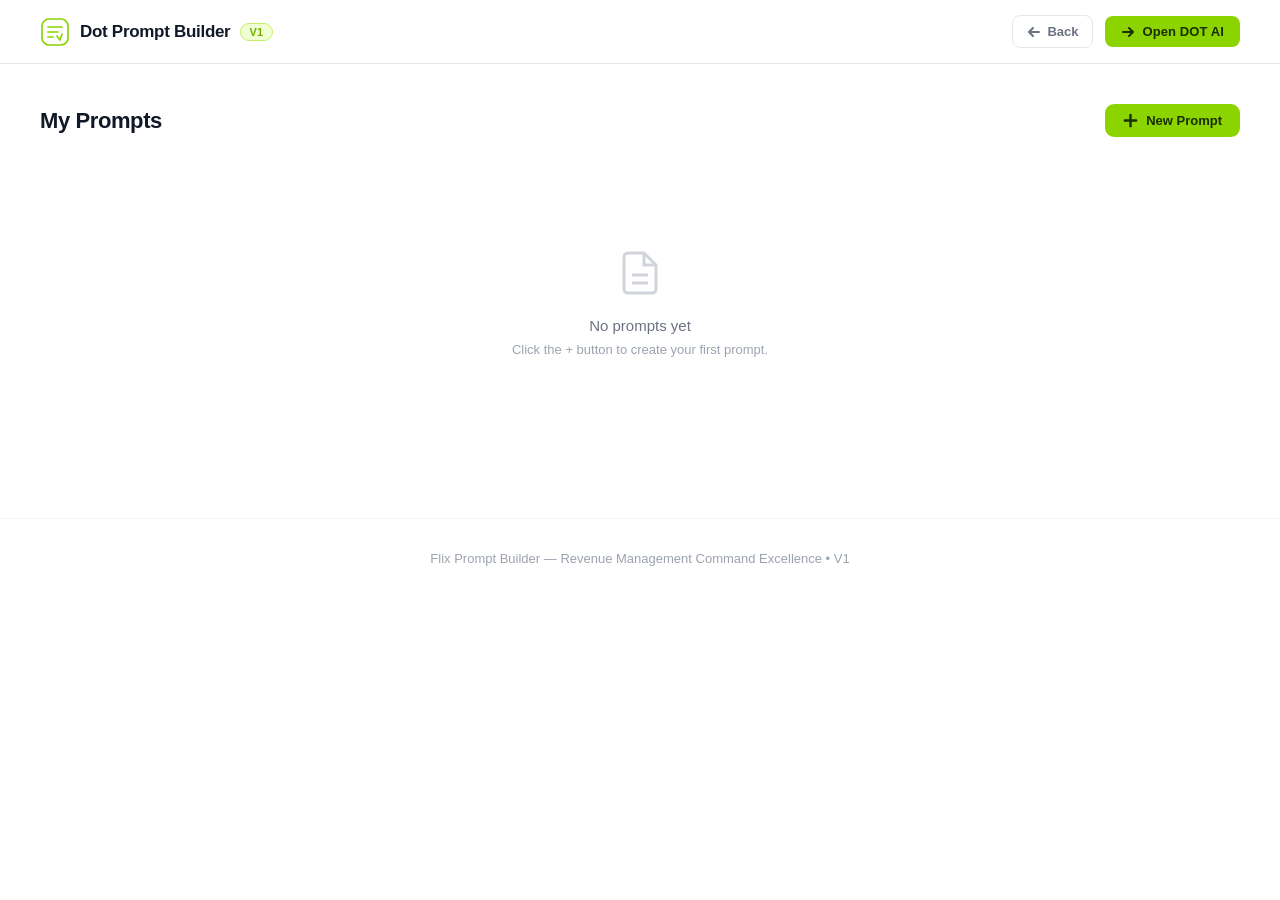
==== my-prompts.html @ 85e1c6c6 "Add My Prompts page, landing page, and three-page navigation - New landing page (index.html) with tw" ====
<!DOCTYPE html>
<html lang="en">
<head>
<meta charset="UTF-8">
<meta name="viewport" content="width=device-width, initial-scale=1.0">
<title>My Prompts — Dot Prompt Builder</title>
<link rel="icon" type="image/png" href="source/images.png">
<link rel="stylesheet" href="css/styles.css">
</head>
<body>

<!-- NAV -->
<nav>
  <div style="display:flex;align-items:center;gap:12px;">
    <a class="nav-brand" href="index.html">
      <svg class="nav-logo" viewBox="0 0 30 30" fill="none">
        <rect x="2" y="2" width="26" height="26" rx="7" stroke="#8BD400" stroke-width="1.7"/>
        <line x1="8" y1="10" x2="22" y2="10" stroke="#8BD400" stroke-width="1.7" stroke-linecap="round"/>
        <line x1="8" y1="15" x2="18" y2="15" stroke="#8BD400" stroke-width="1.7" stroke-linecap="round"/>
        <line x1="8" y1="20" x2="13" y2="20" stroke="#8BD400" stroke-width="1.7" stroke-linecap="round"/>
        <polyline points="17,19 20,23 22,17" stroke="#8BD400" stroke-width="1.7" stroke-linecap="round" stroke-linejoin="round" fill="none"/>
      </svg>
      <span class="nav-brand-text">Dot Prompt Builder</span>
      <span class="v1-badge">V1</span>
    </a>
  </div>
  <div class="nav-right">
    <a class="btn-back-nav" href="index.html">
      <svg viewBox="0 0 14 14" fill="none" stroke="currentColor" stroke-width="2" stroke-linecap="round" stroke-linejoin="round"><path d="M12 7H2M6 3L2 7l4 4"/></svg>
      Back
    </a>
    <a class="btn-dotai-nav" href="https://eu.getdot.ai" target="_blank" rel="noopener">
      <svg class="icon" viewBox="0 0 14 14"><path d="M2 7h10M8 3l4 4-4 4"/></svg>
      Open DOT AI
    </a>
  </div>
</nav>

<!-- MY PROMPTS CONTENT -->
<div id="my-prompts-app"></div>

<!-- CREATE MY PROMPT MODAL -->
<div class="create-prompt-overlay" id="create-prompt-overlay">
  <div class="create-prompt-modal" id="create-prompt-modal">
    <div class="modal-header">
      <div class="modal-header-top">
        <div class="modal-title">Create Prompt</div>
        <button class="modal-close" onclick="closeCreatePrompt()" aria-label="Close">&#x2715;</button>
      </div>
    </div>
    <div class="modal-body">
      <div class="field-group">
        <div class="field-label">Heading *</div>
        <input type="text" id="cp-heading" placeholder="e.g. My Q3 Pricing Analysis">
        <div class="create-error" id="cp-heading-err">Heading is required.</div>
      </div>
      <div class="field-group">
        <div class="field-label">Category *</div>
        <select id="cp-category">
          <option value="" disabled selected>Select a category…</option>
          <option value="Presentations &amp; Meetings">Presentations &amp; Meetings</option>
          <option value="Analysis &amp; Deep Dive">Analysis &amp; Deep Dive</option>
          <option value="Training Guide">Training Guide</option>
        </select>
        <div class="create-error" id="cp-category-err">Please select a category.</div>
      </div>
      <div class="field-group">
        <div class="field-label">Prompt Text *</div>
        <textarea id="cp-text" placeholder="Paste or type your prompt here…"></textarea>
        <div class="create-error" id="cp-text-err">Prompt text is required.</div>
      </div>
    </div>
    <div class="modal-footer">
      <button class="btn-cancel" onclick="closeCreatePrompt()">Cancel</button>
      <button class="btn-save-prompt" onclick="saveMyPrompt()">Save Prompt</button>
    </div>
  </div>
</div>

<!-- VIEW MY PROMPT MODAL -->
<div class="view-my-prompt-overlay" id="view-my-prompt-overlay">
  <div class="view-my-prompt-modal" id="view-my-prompt-modal">
    <div class="modal-header">
      <div class="modal-header-top">
        <div class="modal-title" id="vmp-title"></div>
        <button class="modal-close" onclick="closeViewMyPrompt()" aria-label="Close">&#x2715;</button>
      </div>
    </div>
    <div class="modal-body" id="vmp-body"></div>
  </div>
</div>

<!-- TOAST -->
<div class="toast" id="toast"></div>

<footer>Flix Prompt Builder &mdash; Revenue Management Command Excellence &bull; V1</footer>

<script src="js/my-prompts.js"></script>
</body>
</html>
---- css/styles.css ----
*, *::before, *::after { box-sizing: border-box; margin: 0; padding: 0; }

:root {
  --green: #8BD400;
  --green-dark: #72b000;
  --green-light: #f0ffd4;
  --gray-50: #f9fafb;
  --gray-100: #f3f4f6;
  --gray-200: #e5e7eb;
  --gray-300: #d1d5db;
  --gray-400: #9ca3af;
  --gray-500: #6b7280;
  --gray-700: #374151;
  --gray-900: #111827;
  --radius: 14px;
  --shadow: 0 2px 8px rgba(0,0,0,0.07), 0 1px 2px rgba(0,0,0,0.04);
  --shadow-md: 0 8px 24px rgba(0,0,0,0.10), 0 2px 6px rgba(0,0,0,0.05);
  --shadow-lg: 0 20px 60px rgba(0,0,0,0.15), 0 4px 12px rgba(0,0,0,0.08);
}

body { font-family: -apple-system, BlinkMacSystemFont, 'Segoe UI', sans-serif; background: #fff; color: var(--gray-900); min-height: 100vh; }

/* ── NAV ──────────────────────────────────────────────────── */
nav { display: flex; align-items: center; justify-content: space-between; padding: 0 40px; height: 64px; border-bottom: 1px solid var(--gray-200); background: #fff; position: sticky; top: 0; z-index: 100; }
.nav-brand { display: flex; align-items: center; gap: 10px; text-decoration: none; }
.nav-logo { width: 30px; height: 30px; }
.nav-brand-text { font-size: 17px; font-weight: 700; color: var(--gray-900); letter-spacing: -0.3px; }
.v1-badge { background: var(--green-light); color: var(--green-dark); font-size: 11px; font-weight: 700; padding: 2px 8px; border-radius: 20px; border: 1px solid #c5f06a; letter-spacing: 0.3px; }
.nav-right { display: flex; align-items: center; gap: 12px; }
.btn-back-nav { display: inline-flex; align-items: center; gap: 6px; background: none; color: var(--gray-500); font-size: 13px; font-weight: 600; padding: 8px 14px; border-radius: 8px; text-decoration: none; border: 1.5px solid var(--gray-200); transition: border-color 0.15s, color 0.15s, background 0.15s; }
.btn-back-nav:hover { border-color: var(--gray-400); color: var(--gray-900); background: var(--gray-50); }
.btn-back-nav svg { width: 14px; height: 14px; }
.btn-dotai-nav { display: inline-flex; align-items: center; gap: 7px; background: var(--green); color: #1a2e00; font-size: 13px; font-weight: 700; padding: 8px 16px; border-radius: 8px; text-decoration: none; transition: background 0.15s, transform 0.1s; letter-spacing: 0.1px; }
.btn-dotai-nav:hover { background: var(--green-dark); color: #fff; transform: scale(1.02); }
.btn-dotai-nav .icon { width: 14px; height: 14px; stroke: currentColor; fill: none; stroke-width: 2; stroke-linecap: round; stroke-linejoin: round; }

/* ── HERO ─────────────────────────────────────────────────── */
.hero { text-align: center; padding: 72px 40px 56px; background: linear-gradient(180deg, #f4ffe0 0%, #fff 100%); border-bottom: 1px solid var(--gray-100); }
.hero h1 { font-size: 42px; font-weight: 800; color: var(--gray-900); letter-spacing: -1px; line-height: 1.15; }
.hero h1 span { color: var(--green-dark); }
.hero p { margin-top: 14px; font-size: 18px; color: var(--gray-500); max-width: 500px; margin-left: auto; margin-right: auto; }

/* ── HAMBURGER ────────────────────────────────────────────── */
.btn-menu { width: 36px; height: 36px; display: flex; flex-direction: column; align-items: center; justify-content: center; gap: 5px; background: none; border: 1.5px solid var(--gray-200); border-radius: 8px; cursor: pointer; transition: border-color 0.15s, background 0.15s; flex-shrink: 0; }
.btn-menu:hover { border-color: var(--green); background: var(--green-light); }
.btn-menu span { display: block; width: 16px; height: 1.8px; background: var(--gray-700); border-radius: 2px; transition: background 0.15s; }
.btn-menu:hover span { background: var(--green-dark); }

/* ── SIDEBAR BACKDROP ─────────────────────────────────────── */
.sidebar-backdrop { position: fixed; inset: 0; background: rgba(0,0,0,0.3); backdrop-filter: blur(2px); z-index: 200; opacity: 0; pointer-events: none; transition: opacity 0.25s ease; }
.sidebar-backdrop.open { opacity: 1; pointer-events: all; }

/* ── SIDEBAR PANEL ────────────────────────────────────────── */
.sidebar { position: fixed; top: 0; left: 0; width: 272px; height: 100vh; background: #fff; border-right: 1px solid var(--gray-200); z-index: 300; display: flex; flex-direction: column; transform: translateX(-100%); transition: transform 0.28s cubic-bezier(0.4,0,0.2,1); box-shadow: var(--shadow-lg); }
.sidebar.open { transform: translateX(0); }

.sidebar-head { display: flex; align-items: center; justify-content: space-between; padding: 18px 16px 14px; border-bottom: 1px solid var(--gray-100); flex-shrink: 0; }
.sidebar-brand { display: flex; align-items: center; gap: 9px; text-decoration: none; }
.sidebar-brand-logo { width: 26px; height: 26px; }
.sidebar-brand-text { font-size: 15px; font-weight: 700; color: var(--gray-900); letter-spacing: -0.2px; }
.btn-sidebar-close { width: 30px; height: 30px; border-radius: 7px; border: 1px solid var(--gray-200); background: #fff; cursor: pointer; display: flex; align-items: center; justify-content: center; color: var(--gray-400); font-size: 16px; transition: background 0.15s, color 0.15s; }
.btn-sidebar-close:hover { background: var(--gray-100); color: var(--gray-700); }

.sidebar-actions { padding: 14px 12px 10px; flex-shrink: 0; }
.btn-new-prompt { display: flex; align-items: center; gap: 8px; width: 100%; padding: 9px 14px; background: var(--green); color: #1a2e00; font-size: 13px; font-weight: 700; border: none; border-radius: 9px; cursor: pointer; transition: background 0.15s; letter-spacing: 0.1px; }
.btn-new-prompt:hover { background: var(--green-dark); color: #fff; }
.btn-new-prompt svg { width: 15px; height: 15px; stroke: currentColor; fill: none; stroke-width: 2.2; stroke-linecap: round; stroke-linejoin: round; flex-shrink: 0; }

.sidebar-body { flex: 1; overflow-y: auto; padding: 6px 12px 8px; scrollbar-width: thin; scrollbar-color: var(--gray-200) transparent; }
.sidebar-body::-webkit-scrollbar { width: 3px; }
.sidebar-body::-webkit-scrollbar-thumb { background: var(--gray-200); border-radius: 3px; }
.sidebar-section-label { font-size: 10.5px; font-weight: 700; text-transform: uppercase; letter-spacing: 1px; color: var(--gray-400); padding: 8px 8px 6px; }
.sidebar-empty { font-size: 12.5px; color: var(--gray-400); padding: 10px 8px; font-style: italic; }

.sidebar-item-wrap { display: flex; align-items: center; gap: 4px; }
.sidebar-item-wrap .sidebar-item { flex: 1; }
.btn-delete-history { flex-shrink: 0; width: 24px; height: 24px; border-radius: 6px; border: none; background: none; color: var(--gray-300); font-size: 12px; cursor: pointer; display: flex; align-items: center; justify-content: center; transition: background 0.12s, color 0.12s; opacity: 0; }
.sidebar-item-wrap:hover .btn-delete-history { opacity: 1; }
.btn-delete-history:hover { background: #fee2e2; color: #e53e3e; }

.sidebar-item { display: flex; align-items: center; gap: 10px; padding: 8px 8px; border-radius: 8px; cursor: pointer; transition: background 0.12s; text-align: left; width: 100%; border: none; background: none; font-family: inherit; }
.sidebar-item:hover { background: var(--gray-100); }
.sidebar-item.active { background: var(--green-light); }
.sidebar-item-icon { width: 32px; height: 32px; display: flex; align-items: center; justify-content: center; flex-shrink: 0; background: #fff; border: 1px solid var(--gray-200); border-radius: 7px; overflow: hidden; }
.sidebar-item.active .sidebar-item-icon { border-color: #c5f06a; background: var(--green-light); }
.sidebar-item-body { min-width: 0; flex: 1; }
.sidebar-item-title { font-size: 13px; font-weight: 600; color: var(--gray-900); white-space: nowrap; overflow: hidden; text-overflow: ellipsis; }
.sidebar-item-meta { font-size: 11px; color: var(--gray-400); margin-top: 1px; }
.sidebar-item.active .sidebar-item-title { color: var(--green-dark); }

.sidebar-foot { border-top: 1px solid var(--gray-100); padding: 12px; flex-shrink: 0; }
.sidebar-profile { display: flex; align-items: center; gap: 10px; padding: 8px 8px; border-radius: 8px; cursor: default; }
.sidebar-avatar { width: 32px; height: 32px; border-radius: 50%; background: var(--green-light); border: 1.5px solid #c5f06a; display: flex; align-items: center; justify-content: center; flex-shrink: 0; }
.sidebar-avatar svg { width: 16px; height: 16px; stroke: var(--green-dark); fill: none; stroke-width: 2; stroke-linecap: round; stroke-linejoin: round; }
.sidebar-profile-info { min-width: 0; flex: 1; }
.sidebar-profile-name { font-size: 13px; font-weight: 600; color: var(--gray-900); }
.sidebar-profile-role { font-size: 11px; color: var(--gray-400); }

/* ── MAIN ─────────────────────────────────────────────────── */
main { max-width: 1280px; margin: 0 auto; padding: 56px 40px 80px; }
.categories-wrapper { display: grid; grid-template-columns: repeat(3, 1fr); gap: 32px; align-items: start; }

/* ── CATEGORY ─────────────────────────────────────────────── */
.category-section { min-width: 0; }
.category-header { margin-bottom: 20px; padding-bottom: 16px; border-bottom: 2px solid var(--gray-100); }
.category-pill { display: inline-block; font-size: 10px; font-weight: 700; text-transform: uppercase; letter-spacing: 1.2px; color: var(--green-dark); background: var(--green-light); border: 1px solid #c5f06a; padding: 3px 10px; border-radius: 20px; margin-bottom: 6px; }
.category-title { font-size: 18px; font-weight: 700; color: var(--gray-900); letter-spacing: -0.3px; }
.cards-grid { display: flex; flex-direction: column; gap: 14px; }

/* ── CARD ─────────────────────────────────────────────────── */
.card { background: #fff; border: 1px solid var(--gray-200); border-radius: var(--radius); padding: 24px; box-shadow: var(--shadow); transition: transform 0.2s ease, box-shadow 0.2s ease, border-color 0.2s ease; position: relative; overflow: hidden; }
.card::before { content: ''; position: absolute; top: 0; left: 0; right: 0; height: 3px; background: var(--gray-200); transition: background 0.2s ease; }
.card.active:hover { transform: translateY(-3px); box-shadow: var(--shadow-md); border-color: #c5f06a; }
.card.active:hover::before { background: var(--green); }
.card.disabled { opacity: 0.55; }
.card-icon { font-size: 28px; margin-bottom: 12px; line-height: 1; display: flex; align-items: center; justify-content: center; }
.card-title { font-size: 15px; font-weight: 700; color: var(--gray-900); margin-bottom: 6px; letter-spacing: -0.2px; }
.card-desc { font-size: 13px; color: var(--gray-500); line-height: 1.6; margin-bottom: 18px; }
.btn-build { display: inline-flex; align-items: center; gap: 6px; background: var(--green); color: #1a2e00; font-size: 12.5px; font-weight: 700; padding: 8px 16px; border-radius: 8px; border: none; cursor: pointer; transition: background 0.15s ease, transform 0.1s ease; letter-spacing: 0.1px; }
.btn-build:hover { background: var(--green-dark); color: #fff; transform: scale(1.02); }
.btn-build:active { transform: scale(0.98); }
.btn-disabled { display: inline-flex; align-items: center; gap: 6px; background: var(--gray-100); color: var(--gray-400); font-size: 12.5px; font-weight: 600; padding: 8px 16px; border-radius: 8px; border: none; cursor: not-allowed; }

/* ── MODAL OVERLAY ────────────────────────────────────────── */
.overlay { position: fixed; inset: 0; background: rgba(0,0,0,0.45); backdrop-filter: blur(4px); z-index: 1000; display: flex; align-items: center; justify-content: center; padding: 20px; opacity: 0; pointer-events: none; transition: opacity 0.25s ease; }
.overlay.open { opacity: 1; pointer-events: all; }

/* ── MODAL ────────────────────────────────────────────────── */
.modal { background: #fff; border-radius: 20px; width: 100%; max-width: 560px; box-shadow: var(--shadow-lg); transform: scale(0.92) translateY(20px); transition: transform 0.3s cubic-bezier(0.34,1.56,0.64,1), opacity 0.25s ease; opacity: 0; display: flex; flex-direction: column; max-height: 90vh; }
.overlay.open .modal { transform: scale(1) translateY(0); opacity: 1; }
.modal-header { padding: 28px 28px 0; }
.modal-header-top { display: flex; align-items: flex-start; justify-content: space-between; gap: 12px; margin-bottom: 20px; }
.modal-title { font-size: 19px; font-weight: 800; color: var(--gray-900); letter-spacing: -0.3px; line-height: 1.3; }
.modal-close { width: 32px; height: 32px; border-radius: 8px; border: 1px solid var(--gray-200); background: #fff; cursor: pointer; display: flex; align-items: center; justify-content: center; color: var(--gray-500); font-size: 18px; flex-shrink: 0; transition: background 0.15s, color 0.15s; }
.modal-close:hover { background: var(--gray-100); color: var(--gray-900); }

/* ── PROGRESS DOTS ────────────────────────────────────────── */
.progress-dots { display: flex; align-items: center; gap: 6px; margin-bottom: 4px; }
.dot { width: 8px; height: 8px; border-radius: 50%; background: var(--gray-200); transition: background 0.2s ease, transform 0.2s ease; }
.dot.active { background: var(--green); transform: scale(1.3); }
.dot.done { background: var(--green-dark); }

/* ── MODAL BODY ───────────────────────────────────────────── */
.modal-body { padding: 24px 28px; flex: 1; overflow-y: auto; }
.step { display: none; animation: fadeSlide 0.22s ease; }
.step.visible { display: block; }
@keyframes fadeSlide { from { opacity: 0; transform: translateX(14px); } to { opacity: 1; transform: translateX(0); } }
.step-label { font-size: 12px; font-weight: 600; text-transform: uppercase; letter-spacing: 1px; color: var(--green-dark); margin-bottom: 6px; }
.step-question { font-size: 17px; font-weight: 700; color: var(--gray-900); margin-bottom: 4px; line-height: 1.4; }
.step-hint { font-size: 13px; color: var(--gray-400); margin-bottom: 16px; }
.step input, .step textarea { width: 100%; border: 1.5px solid var(--gray-200); border-radius: 10px; padding: 12px 14px; font-size: 14px; color: var(--gray-900); font-family: inherit; outline: none; transition: border-color 0.15s; resize: vertical; }
.step input:focus, .step textarea:focus { border-color: var(--green); box-shadow: 0 0 0 3px rgba(139,212,0,0.15); }
.step textarea { min-height: 90px; }
.optional-tag { display: inline-block; font-size: 11px; color: var(--gray-400); background: var(--gray-100); padding: 2px 8px; border-radius: 20px; margin-left: 8px; font-weight: 500; }
.error-msg { font-size: 12px; color: #e53e3e; margin-top: 6px; display: none; }
.error-msg.show { display: block; }

/* ── MODAL FOOTER ─────────────────────────────────────────── */
.modal-footer { padding: 16px 28px 24px; display: flex; align-items: center; justify-content: space-between; border-top: 1px solid var(--gray-100); gap: 10px; }
.footer-left { display: flex; gap: 8px; }
.footer-right { display: flex; gap: 8px; }
.btn-cancel { background: none; border: 1.5px solid var(--gray-200); color: var(--gray-500); font-size: 13px; font-weight: 600; padding: 9px 16px; border-radius: 8px; cursor: pointer; transition: all 0.15s; }
.btn-cancel:hover { border-color: var(--gray-400); color: var(--gray-700); }
.btn-prev { background: var(--gray-100); border: none; color: var(--gray-700); font-size: 13px; font-weight: 600; padding: 9px 16px; border-radius: 8px; cursor: pointer; transition: background 0.15s; display: none; }
.btn-prev:hover { background: var(--gray-200); }
.btn-next { background: var(--green); border: none; color: #1a2e00; font-size: 13px; font-weight: 700; padding: 9px 20px; border-radius: 8px; cursor: pointer; transition: background 0.15s, transform 0.1s; }
.btn-next:hover { background: var(--green-dark); color: #fff; }
.btn-next:active { transform: scale(0.97); }

/* ── OUTPUT STEP ──────────────────────────────────────────── */
.output-label { font-size: 12px; font-weight: 600; text-transform: uppercase; letter-spacing: 1px; color: var(--green-dark); margin-bottom: 10px; }
.output-area { background: #0f1117; color: #e2e8f0; font-family: 'SF Mono', 'Fira Code', 'Cascadia Code', monospace; font-size: 12.5px; line-height: 1.7; border-radius: 12px; padding: 18px; min-height: 220px; max-height: 320px; overflow-y: auto; white-space: pre-wrap; word-break: break-word; border: 1px solid #1e2130; }
.output-actions { display: flex; flex-wrap: wrap; gap: 8px; margin-top: 14px; }
.btn-copy { background: var(--green); border: none; color: #1a2e00; font-size: 13px; font-weight: 700; padding: 9px 18px; border-radius: 8px; cursor: pointer; transition: background 0.15s; }
.btn-copy:hover { background: var(--green-dark); color: #fff; }
.btn-dotai { background: #fff; border: 1.5px solid var(--gray-200); color: var(--gray-700); font-size: 13px; font-weight: 600; padding: 9px 18px; border-radius: 8px; cursor: pointer; transition: all 0.15s; text-decoration: none; display: inline-flex; align-items: center; gap: 6px; }
.btn-dotai:hover { border-color: var(--green); color: var(--green-dark); }
.btn-download { background: var(--gray-100); border: none; color: var(--gray-700); font-size: 13px; font-weight: 600; padding: 9px 18px; border-radius: 8px; cursor: pointer; transition: background 0.15s; }
.btn-download:hover { background: var(--gray-200); }
.btn-another { background: var(--gray-100); border: none; color: var(--gray-700); font-size: 13px; font-weight: 600; padding: 9px 18px; border-radius: 8px; cursor: pointer; transition: background 0.15s; }
.btn-another:hover { background: var(--gray-200); }

/* ── TOAST ────────────────────────────────────────────────── */
.toast { position: fixed; bottom: 32px; left: 50%; transform: translateX(-50%) translateY(20px); background: var(--gray-900); color: #fff; font-size: 14px; font-weight: 600; padding: 12px 22px; border-radius: 10px; z-index: 2000; opacity: 0; pointer-events: none; transition: opacity 0.2s ease, transform 0.2s ease; white-space: nowrap; }
.toast.show { opacity: 1; transform: translateX(-50%) translateY(0); }

/* ── PAGE SWITCHER BUTTONS ────────────────────────────────── */
.page-switcher { display: flex; justify-content: center; gap: 12px; padding: 28px 40px 32px; background: #fff; position: relative; }
.page-btn { position: relative; overflow: hidden; display: inline-flex; align-items: center; justify-content: center; text-decoration: none; padding: 11px 28px; font-size: 14px; font-weight: 700; border-radius: 10px; cursor: pointer; letter-spacing: 0.1px; transition: background 0.18s, color 0.18s, border-color 0.18s, transform 0.12s; outline: none; font-family: inherit; }
.page-btn:active { transform: scale(0.97); }
.page-btn--solid { background: var(--green); color: #1a2e00; border: 2px solid var(--green); }
.page-btn--solid:hover { background: var(--green-dark); border-color: var(--green-dark); color: #fff; }
.page-btn--outline { background: transparent; color: var(--gray-700); border: 2px solid var(--gray-300); }
.page-btn--outline:hover { border-color: var(--green); color: var(--green-dark); }
.page-btn.active.page-btn--solid { background: var(--green); border-color: var(--green); color: #1a2e00; }
.page-btn.active.page-btn--outline { background: var(--green); border-color: var(--green); color: #1a2e00; }
.page-btn.active.page-btn--outline:hover { background: var(--green-dark); border-color: var(--green-dark); color: #fff; }


/* ── MY PROMPTS ───────────────────────────────────────────── */
#my-prompts-app { max-width: 1280px; margin: 0 auto; padding: 40px 40px 80px; }
.my-prompts-header { display: flex; align-items: center; justify-content: space-between; margin-bottom: 32px; }
.my-prompts-title { font-size: 22px; font-weight: 800; color: var(--gray-900); letter-spacing: -0.4px; }
.btn-add-prompt { display: inline-flex; align-items: center; gap: 8px; background: var(--green); color: #1a2e00; font-size: 13px; font-weight: 700; padding: 9px 18px; border-radius: 9px; border: none; cursor: pointer; transition: background 0.15s, transform 0.1s; }
.btn-add-prompt:hover { background: var(--green-dark); color: #fff; transform: scale(1.02); }
.btn-add-prompt svg { width: 15px; height: 15px; stroke: currentColor; fill: none; stroke-width: 2.5; stroke-linecap: round; stroke-linejoin: round; }

.my-prompts-empty { text-align: center; padding: 80px 20px; color: var(--gray-400); }
.my-prompts-empty svg { width: 48px; height: 48px; stroke: var(--gray-300); fill: none; stroke-width: 1.5; margin-bottom: 16px; }
.my-prompts-empty p { font-size: 15px; font-weight: 500; margin-bottom: 6px; color: var(--gray-500); }
.my-prompts-empty span { font-size: 13px; }

.my-prompts-list { display: flex; flex-direction: column; gap: 10px; }
.my-prompt-row { display: flex; align-items: center; gap: 16px; background: #fff; border: 1px solid var(--gray-200); border-radius: var(--radius); padding: 18px 22px; box-shadow: var(--shadow); cursor: pointer; transition: transform 0.18s ease, box-shadow 0.18s ease, border-color 0.18s ease; position: relative; }
.my-prompt-row:hover { transform: translateY(-2px); box-shadow: var(--shadow-md); border-color: #c5f06a; }
.my-prompt-row-name { font-size: 15px; font-weight: 700; color: var(--gray-900); flex: 1; min-width: 0; white-space: nowrap; overflow: hidden; text-overflow: ellipsis; }
.my-prompt-row-cat { font-size: 11.5px; font-weight: 700; color: var(--green-dark); background: var(--green-light); border: 1px solid #c5f06a; padding: 3px 10px; border-radius: 20px; white-space: nowrap; flex-shrink: 0; }
.my-prompt-row-date { font-size: 12px; color: var(--gray-400); white-space: nowrap; flex-shrink: 0; width: 100px; text-align: right; }
.btn-delete-my-prompt { flex-shrink: 0; width: 28px; height: 28px; border-radius: 7px; border: none; background: none; color: var(--gray-300); font-size: 14px; cursor: pointer; display: flex; align-items: center; justify-content: center; transition: background 0.12s, color 0.12s; opacity: 0; }
.my-prompt-row:hover .btn-delete-my-prompt { opacity: 1; }
.btn-delete-my-prompt:hover { background: #fee2e2; color: #e53e3e; }

/* ── CREATE PROMPT MODAL ──────────────────────────────────── */
.create-prompt-overlay { position: fixed; inset: 0; background: rgba(0,0,0,0.45); backdrop-filter: blur(4px); z-index: 1000; display: flex; align-items: center; justify-content: center; padding: 20px; opacity: 0; pointer-events: none; transition: opacity 0.25s ease; }
.create-prompt-overlay.open { opacity: 1; pointer-events: all; }
.create-prompt-modal { background: #fff; border-radius: 20px; width: 100%; max-width: 580px; box-shadow: var(--shadow-lg); transform: scale(0.92) translateY(20px); transition: transform 0.3s cubic-bezier(0.34,1.56,0.64,1), opacity 0.25s ease; opacity: 0; display: flex; flex-direction: column; max-height: 90vh; }
.create-prompt-overlay.open .create-prompt-modal { transform: scale(1) translateY(0); opacity: 1; }
.create-prompt-modal .modal-header { padding: 28px 28px 20px; border-bottom: 1px solid var(--gray-100); }
.create-prompt-modal .modal-body { padding: 24px 28px; flex: 1; overflow-y: auto; display: flex; flex-direction: column; gap: 18px; }
.create-prompt-modal .modal-footer { padding: 16px 28px 24px; display: flex; align-items: center; justify-content: flex-end; gap: 10px; border-top: 1px solid var(--gray-100); }
.field-label { font-size: 13px; font-weight: 600; color: var(--gray-700); margin-bottom: 6px; }
.field-group { display: flex; flex-direction: column; }
.create-prompt-modal input[type="text"], .create-prompt-modal select { width: 100%; border: 1.5px solid var(--gray-200); border-radius: 10px; padding: 11px 14px; font-size: 14px; color: var(--gray-900); font-family: inherit; outline: none; transition: border-color 0.15s; background: #fff; }
.create-prompt-modal input[type="text"]:focus, .create-prompt-modal select:focus { border-color: var(--green); box-shadow: 0 0 0 3px rgba(139,212,0,0.15); }
.create-prompt-modal textarea { width: 100%; border: 1.5px solid var(--gray-200); border-radius: 10px; padding: 12px 14px; font-size: 13.5px; color: var(--gray-900); font-family: 'SF Mono', 'Fira Code', monospace; outline: none; transition: border-color 0.15s; resize: vertical; min-height: 200px; line-height: 1.6; }
.create-prompt-modal textarea:focus { border-color: var(--green); box-shadow: 0 0 0 3px rgba(139,212,0,0.15); }
.btn-save-prompt { background: var(--green); border: none; color: #1a2e00; font-size: 13px; font-weight: 700; padding: 10px 22px; border-radius: 8px; cursor: pointer; transition: background 0.15s; }
.btn-save-prompt:hover { background: var(--green-dark); color: #fff; }
.create-error { font-size: 12px; color: #e53e3e; margin-top: 4px; display: none; }
.create-error.show { display: block; }

/* ── VIEW MY PROMPT MODAL ─────────────────────────────────── */
.view-my-prompt-overlay { position: fixed; inset: 0; background: rgba(0,0,0,0.45); backdrop-filter: blur(4px); z-index: 1000; display: flex; align-items: center; justify-content: center; padding: 20px; opacity: 0; pointer-events: none; transition: opacity 0.25s ease; }
.view-my-prompt-overlay.open { opacity: 1; pointer-events: all; }
.view-my-prompt-modal { background: #fff; border-radius: 20px; width: 100%; max-width: 560px; box-shadow: var(--shadow-lg); transform: scale(0.92) translateY(20px); transition: transform 0.3s cubic-bezier(0.34,1.56,0.64,1), opacity 0.25s ease; opacity: 0; display: flex; flex-direction: column; max-height: 90vh; }
.view-my-prompt-overlay.open .view-my-prompt-modal { transform: scale(1) translateY(0); opacity: 1; }

/* ── LANDING PAGE ─────────────────────────────────────────── */
.landing-body { background: linear-gradient(160deg, #f4ffe0 0%, #fff 55%); min-height: 100vh; }
.landing-hero { display: flex; flex-direction: column; align-items: center; text-align: center; padding: 80px 40px 100px; }
.landing-badge { display: inline-block; font-size: 11px; font-weight: 700; text-transform: uppercase; letter-spacing: 1.4px; color: var(--green-dark); background: var(--green-light); border: 1px solid #c5f06a; padding: 4px 14px; border-radius: 20px; margin-bottom: 24px; }
.landing-title { font-size: 52px; font-weight: 800; color: var(--gray-900); letter-spacing: -1.5px; line-height: 1.12; margin-bottom: 20px; }
.landing-title span { color: var(--green-dark); }
.landing-sub { font-size: 18px; color: var(--gray-500); line-height: 1.7; max-width: 480px; margin-bottom: 56px; }

.landing-cards { display: flex; gap: 20px; width: 100%; max-width: 780px; }
.landing-card { flex: 1; display: flex; align-items: center; gap: 20px; background: #fff; border: 1.5px solid var(--gray-200); border-radius: 18px; padding: 28px 24px; text-decoration: none; box-shadow: var(--shadow); transition: transform 0.2s ease, box-shadow 0.2s ease, border-color 0.2s ease; position: relative; overflow: hidden; }
.landing-card::before { content: ''; position: absolute; top: 0; left: 0; right: 0; height: 3px; background: var(--gray-200); transition: background 0.2s ease; }
.landing-card:hover { transform: translateY(-4px); box-shadow: var(--shadow-md); border-color: #c5f06a; }
.landing-card:hover::before { background: var(--green); }
.landing-card-icon { width: 52px; height: 52px; flex-shrink: 0; background: var(--green-light); border-radius: 14px; display: flex; align-items: center; justify-content: center; border: 1px solid #c5f06a; }
.landing-card-icon svg { width: 26px; height: 26px; }
.landing-card-body { flex: 1; text-align: left; }
.landing-card-title { font-size: 16px; font-weight: 800; color: var(--gray-900); margin-bottom: 5px; letter-spacing: -0.2px; }
.landing-card-desc { font-size: 13px; color: var(--gray-500); line-height: 1.6; }
.landing-card-arrow { flex-shrink: 0; width: 32px; height: 32px; border-radius: 50%; background: var(--gray-100); display: flex; align-items: center; justify-content: center; color: var(--gray-400); transition: background 0.15s, color 0.15s; }
.landing-card:hover .landing-card-arrow { background: var(--green); color: #1a2e00; }
.landing-card-arrow svg { width: 16px; height: 16px; }

/* ── FOOTER ───────────────────────────────────────────────── */
footer { text-align: center; padding: 32px; border-top: 1px solid var(--gray-100); color: var(--gray-400); font-size: 13px; }
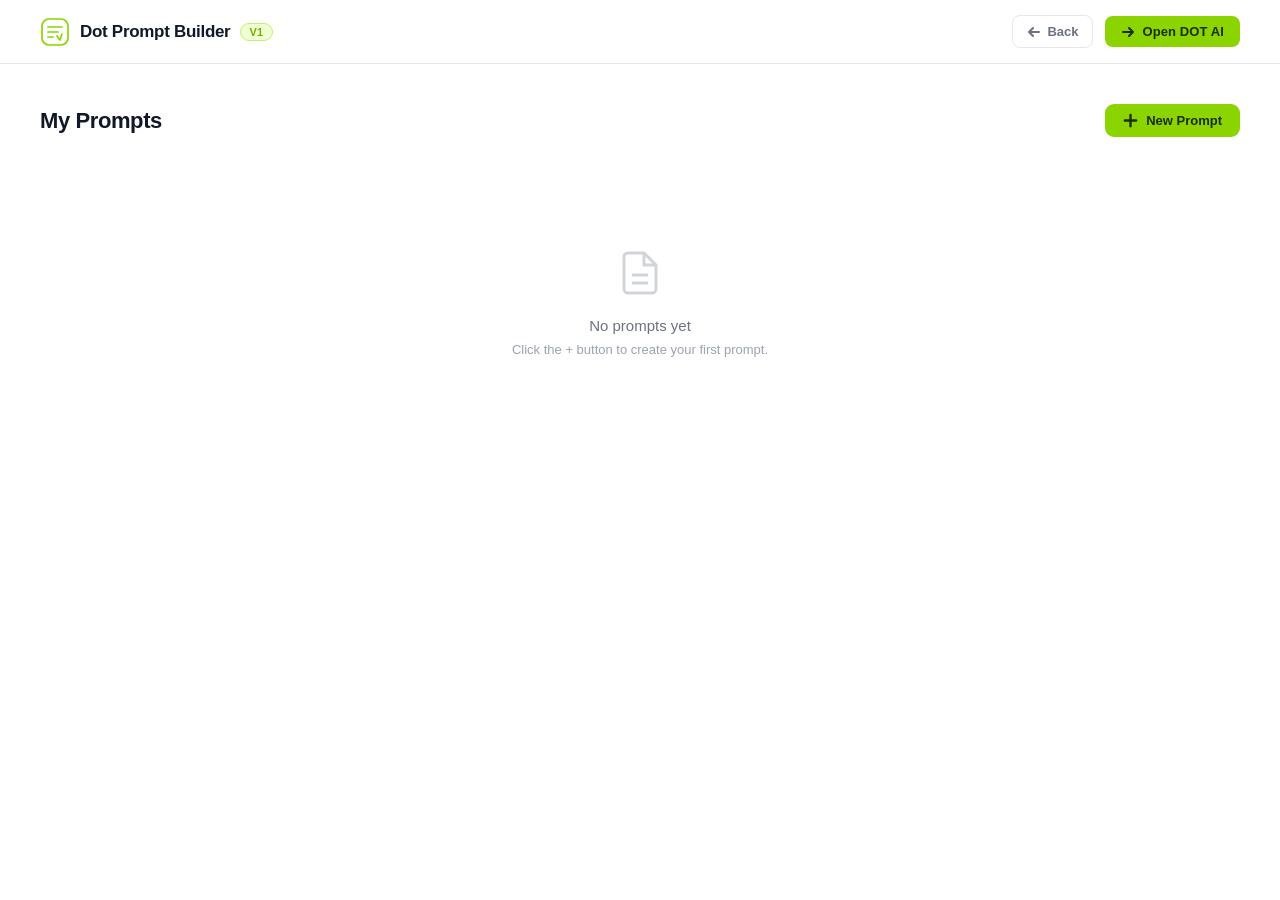
==== commit f9e194a7: "Add search, category filter, sort to My Prompts; remove footer - Search bar with green outline, filt" ====
--- a/my-prompts.html
+++ b/my-prompts.html
@@ -93,7 +93,6 @@
 <!-- TOAST -->
 <div class="toast" id="toast"></div>
 
-<footer>Flix Prompt Builder &mdash; Revenue Management Command Excellence &bull; V1</footer>
 
 <script src="js/my-prompts.js"></script>
 </body>
--- a/css/styles.css
+++ b/css/styles.css
@@ -219,6 +219,17 @@
 .btn-delete-my-prompt { flex-shrink: 0; width: 28px; height: 28px; border-radius: 7px; border: none; background: none; color: var(--gray-300); font-size: 14px; cursor: pointer; display: flex; align-items: center; justify-content: center; transition: background 0.12s, color 0.12s; opacity: 0; }
 .my-prompt-row:hover .btn-delete-my-prompt { opacity: 1; }
 .btn-delete-my-prompt:hover { background: #fee2e2; color: #e53e3e; }
+
+.my-prompts-filters { display: flex; align-items: center; gap: 10px; margin-bottom: 20px; flex-wrap: wrap; }
+.mp-search-wrap { position: relative; flex: 1; min-width: 200px; }
+.mp-search-wrap svg { position: absolute; left: 12px; top: 50%; transform: translateY(-50%); width: 15px; height: 15px; stroke: var(--gray-400); fill: none; stroke-width: 2; stroke-linecap: round; stroke-linejoin: round; pointer-events: none; }
+.mp-search { width: 100%; padding: 9px 12px 9px 36px; border: 1.5px solid var(--green); border-radius: 10px; font-size: 13.5px; color: var(--gray-900); background: #fff; box-shadow: var(--shadow); outline: none; transition: border-color 0.15s, box-shadow 0.15s; box-sizing: border-box; }
+.mp-search:focus { border-color: var(--green); box-shadow: 0 0 0 3px rgba(139,212,0,0.15); }
+.mp-select { padding: 9px 32px 9px 13px; border: 1px solid var(--gray-200); border-radius: 10px; font-size: 13px; color: var(--gray-700); background: #fff url("data:image/svg+xml,%3Csvg xmlns='http://www.w3.org/2000/svg' width='12' height='12' viewBox='0 0 12 12'%3E%3Cpath d='M2 4l4 4 4-4' stroke='%236b7280' stroke-width='1.5' fill='none' stroke-linecap='round' stroke-linejoin='round'/%3E%3C/svg%3E") no-repeat right 10px center; appearance: none; -webkit-appearance: none; box-shadow: var(--shadow); outline: none; cursor: pointer; transition: border-color 0.15s; min-width: 160px; }
+.mp-select:focus { border-color: var(--green); box-shadow: 0 0 0 3px rgba(139,212,0,0.15); }
+.mp-clear { padding: 9px 14px; border: 1px solid var(--gray-200); border-radius: 10px; font-size: 12.5px; font-weight: 600; color: var(--gray-500); background: #fff; cursor: pointer; white-space: nowrap; box-shadow: var(--shadow); transition: background 0.12s, color 0.12s, border-color 0.12s; }
+.mp-clear:hover { background: var(--gray-100); color: var(--gray-700); border-color: var(--gray-300); }
+.mp-results-count { font-size: 12.5px; color: var(--gray-400); margin-bottom: 12px; }
 
 /* ── CREATE PROMPT MODAL ──────────────────────────────────── */
 .create-prompt-overlay { position: fixed; inset: 0; background: rgba(0,0,0,0.45); backdrop-filter: blur(4px); z-index: 1000; display: flex; align-items: center; justify-content: center; padding: 20px; opacity: 0; pointer-events: none; transition: opacity 0.25s ease; }
